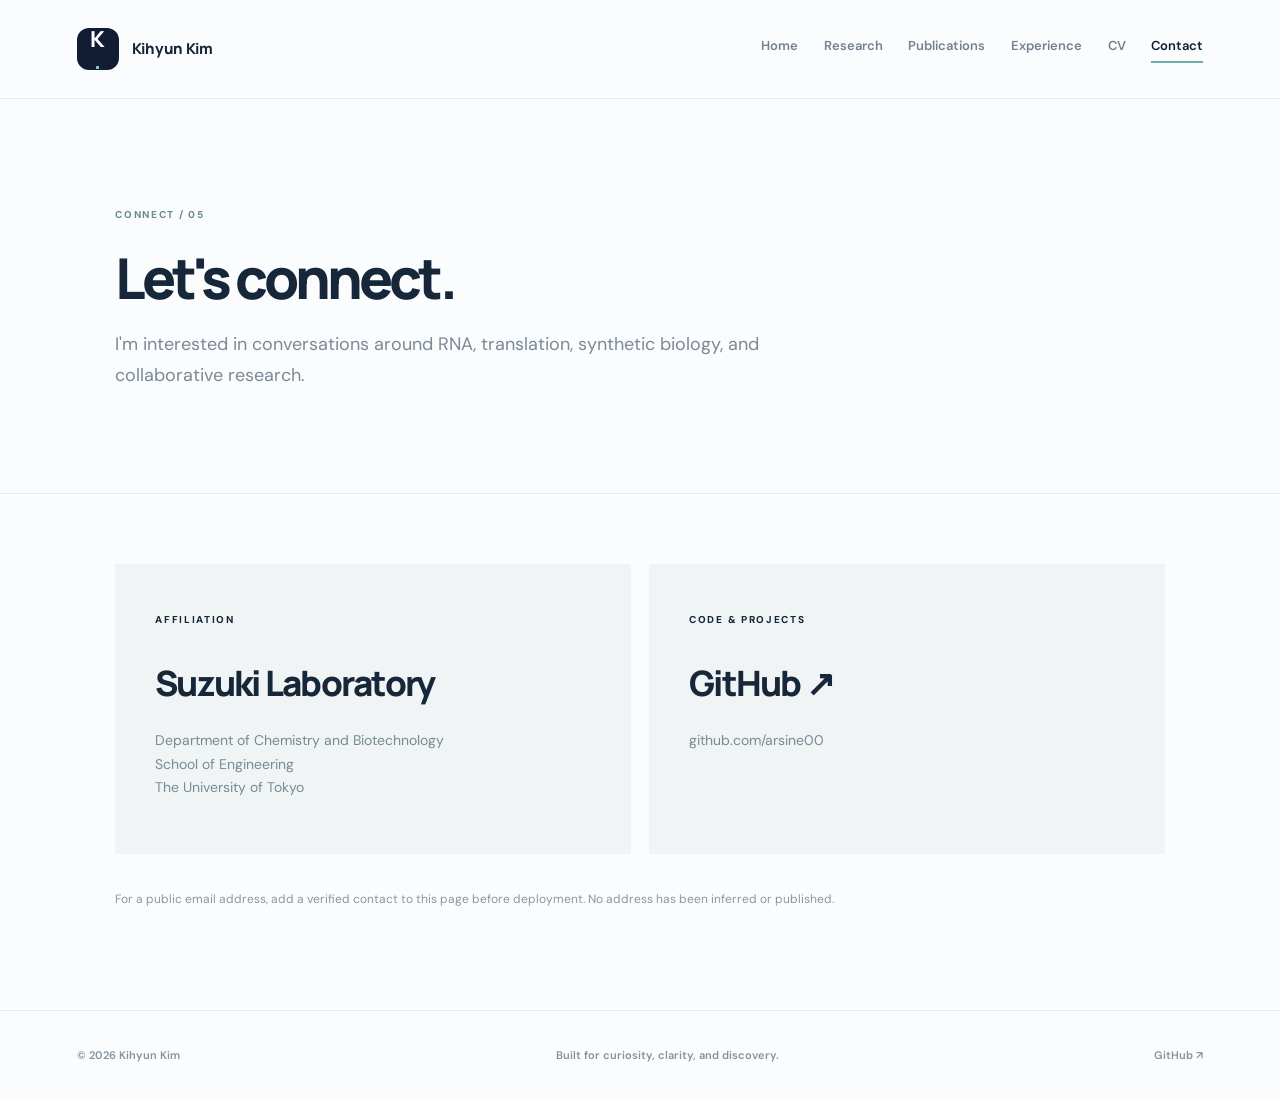
==== contact.html @ f22b2e04 "Add files via upload" ====
<!doctype html>
<html lang="en"><head><meta charset="utf-8"><meta name="viewport" content="width=device-width,initial-scale=1"><meta name="theme-color" content="#101d32"><meta name="description" content="Connect with Kihyun Kim, Suzuki Laboratory, University of Tokyo."><title>Contact · Kihyun Kim</title><link rel="stylesheet" href="assets/style.css"><link rel="icon" href="assets/favicon.svg" type="image/svg+xml"></head>
<body><div class="site-shell"><header class="site-header"><a class="wordmark" href="index.html" aria-label="Kihyun Kim — Home"><span class="wordmark-symbol">K<span class="dot">.</span></span><span>Kihyun Kim</span></a><button class="menu-toggle" aria-label="Toggle navigation" aria-controls="primary-nav" aria-expanded="false"><span></span><span></span></button><nav id="primary-nav" class="site-nav" aria-label="Main navigation"><a href="index.html" class="" >Home</a><a href="research.html" class="" >Research</a><a href="publications.html" class="" >Publications</a><a href="experience.html" class="" >Experience</a><a href="cv.html" class="" >CV</a><a href="contact.html" class="active" aria-current="page">Contact</a></nav></header><main id="main"><section class="page-heading"><span class="section-kicker">CONNECT / 05</span><h1>Let's connect.</h1><p>I'm interested in conversations around RNA, translation, synthetic biology, and collaborative research.</p></section><section class="contact-grid"><div class="contact-panel"><span class="contact-label">AFFILIATION</span><h2>Suzuki Laboratory</h2><p>Department of Chemistry and Biotechnology<br>School of Engineering<br>The University of Tokyo</p></div><a class="contact-panel contact-link" href="https://github.com/arsine00" target="_blank" rel="noopener noreferrer"><span class="contact-label">CODE & PROJECTS</span><h2>GitHub <span>↗</span></h2><p>github.com/arsine00</p></a></section><p class="contact-note">For a public email address, add a verified contact to this page before deployment. No address has been inferred or published.</p></main><footer class="site-footer"><span>© <span id="year">2026</span> Kihyun Kim</span><span>Built for curiosity, clarity, and discovery.</span><a href="https://github.com/arsine00" target="_blank" rel="noopener noreferrer">GitHub ↗</a></footer></div><script src="assets/site.js"></script></body></html>
---- assets/style.css ----
@import url('https://fonts.googleapis.com/css2?family=DM+Sans:wght@400;500;600;700&family=Manrope:wght@400;500;600;700;800&display=swap');:root{--ink:#17273a;--navy:#101d32;--muted:#677586;--line:#e3e9ee;--paper:#fbfcfd;--soft:#eff4f6;--accent:#80cabb}*{box-sizing:border-box}html{scroll-behavior:smooth}body{margin:0;background:var(--paper);color:var(--ink);font-family:'DM Sans',Arial,sans-serif;line-height:1.7;-webkit-font-smoothing:antialiased}a{color:inherit;text-decoration:none}button{font:inherit}.site-shell{max-width:1600px;margin:auto}.site-header{display:flex;align-items:center;justify-content:space-between;padding:28px clamp(24px,6vw,100px);border-bottom:1px solid var(--line);gap:30px}.wordmark{display:flex;align-items:center;gap:13px;font-family:Manrope,sans-serif;font-size:15px;font-weight:800;letter-spacing:-.02em}.wordmark-symbol{display:grid;place-items:center;font-size:22px;color:#fff;background:var(--navy);width:42px;height:42px;border-radius:12px;line-height:1}.dot{color:var(--accent)}.site-nav{display:flex;gap:clamp(14px,2vw,34px)}.site-nav a{font-size:13px;font-weight:600;color:#758193;transition:color .2s}.site-nav a:hover,.site-nav a.active{color:var(--navy)}.site-nav a.active:after{content:'';display:block;height:2px;background:#6caeaa;margin-top:4px}.menu-toggle{display:none}main{min-height:70vh}.hero{display:grid;grid-template-columns:1.1fr .9fr;min-height:650px;padding:55px clamp(24px,6vw,100px) 70px;gap:65px;align-items:center}.eyebrow,.section-kicker,.visual-topline,.visual-bottomline,.research-marker,.timeline-type,.topic-number,.topic-tag,.contact-label{font-size:10px;font-weight:800;letter-spacing:.17em}.eyebrow{color:#687b89;display:flex;align-items:center;gap:12px}.status-dot{width:8px;height:8px;border-radius:50%;background:#5cae9c;box-shadow:0 0 0 4px #e4f2ec}.hero h1,.page-heading h1{font:800 clamp(45px,4.4vw,76px)/1.15 Manrope,sans-serif;letter-spacing:-.065em;margin:32px 0 30px}.hero h1 em{font-style:normal;color:#5e968e}.lede{font-size:17px;color:#667788;max-width:590px;line-height:1.9}.lede strong{color:var(--ink)}.hero-actions{display:flex;align-items:center;gap:30px;margin-top:38px}.btn{font-size:13px;font-weight:700}.btn.primary{display:inline-flex;align-items:center;gap:26px;background:var(--navy);color:#fff;padding:16px 22px;border-radius:5px;transition:transform .2s,background .2s}.btn.primary:hover{background:#273d59;transform:translateY(-2px)}.btn.text-btn,.inline-link{font-size:13px;font-weight:700;border-bottom:1px solid #9aaeb5;padding-bottom:6px}.hero-visual{min-height:520px;background:#101d32;border-radius:5px;position:relative;overflow:hidden;display:flex;flex-direction:column;justify-content:space-between;padding:25px;color:#b5c7d2;box-shadow:24px 24px 0 #eaf0f2}.hero-visual:before{content:'';position:absolute;inset:0;background:radial-gradient(circle at 50% 47%,#274c58 0,transparent 53%),linear-gradient(150deg,transparent 40%,#192b42);opacity:.6}.visual-topline,.visual-bottomline{display:flex;justify-content:space-between;position:relative;z-index:1;font-size:9px}.rna-art{position:absolute;inset:4% 0;display:flex;justify-content:center;align-items:center;opacity:.95}.rna-art svg{height:90%;width:90%}.home-section{padding:95px clamp(24px,6vw,100px);background:#f0f4f5}.section-intro{display:flex;justify-content:space-between;align-items:start;gap:30px;margin-bottom:35px}.section-intro h2{font:800 clamp(28px,3vw,42px)/1.3 Manrope,sans-serif;letter-spacing:-.045em;max-width:650px;margin:0}.muted{color:#8b9ba7}.section-kicker{color:#6a8c93;white-space:nowrap}.topic-grid{display:grid;grid-template-columns:repeat(3,1fr);gap:17px}.topic-card{background:#fff;border:1px solid #e0e7eb;min-height:280px;padding:28px;display:flex;flex-direction:column;transition:transform .2s,box-shadow .2s}.topic-card:hover{transform:translateY(-4px);box-shadow:0 15px 25px #1020300c}.topic-number{color:#73999e}.topic-icon{align-self:end;margin-top:-26px;font-size:20px}.topic-card h3{font:800 23px/1.3 Manrope,sans-serif;letter-spacing:-.04em;margin:43px 0 10px}.topic-card p{font-size:14px;color:#74818e;margin:0 0 34px;line-height:1.8}.topic-tag{color:#69978f;margin-top:auto;font-size:9px}.statement{padding:105px clamp(24px,10vw,170px);border-bottom:1px solid var(--line)}.statement p{font:700 clamp(26px,3.2vw,46px)/1.45 Manrope,sans-serif;letter-spacing:-.045em;max-width:970px}.statement p em{font-style:normal;color:#6d9f9b}.page-heading{padding:100px clamp(24px,9vw,145px) 85px;border-bottom:1px solid var(--line)}.page-heading h1{margin:20px 0 15px}.page-heading p{font-size:18px;max-width:680px;color:#7a8996}.research-block{padding:75px clamp(24px,9vw,145px);display:grid;grid-template-columns:1fr 2.2fr;gap:60px;border-bottom:1px solid var(--line)}.research-marker{color:#558e91}.research-marker span{display:block;font-size:9px;color:#9aa9b3;margin-top:12px}.research-block h2,.timeline-row h2,.contact-panel h2{font:800 clamp(24px,3vw,35px)/1.3 Manrope,sans-serif;letter-spacing:-.05em;margin:0 0 22px}.research-block .large{font-size:19px;font-weight:600;line-height:1.65;color:#3d5364}.research-block p{max-width:750px;color:#7a8795}.pill-group{display:flex;flex-wrap:wrap;gap:9px;margin-top:26px}.pill-group span{font-size:11px;font-weight:700;padding:7px 13px;background:#ebf1f2;color:#527d7d;border-radius:30px}.empty-state{padding:110px 24px 150px;text-align:center;max-width:580px;margin:auto}.empty-mark{font-size:45px;color:#77b8ad}.empty-state h2{font:800 33px Manrope,sans-serif;letter-spacing:-.05em}.empty-state p{color:#7c8a98;margin-bottom:30px}.timeline{padding:15px clamp(24px,9vw,145px) 100px}.timeline-row{display:grid;grid-template-columns:1fr 2.2fr;gap:60px;padding:58px 0;border-bottom:1px solid var(--line)}.timeline-date{font-size:14px;color:#82929c;font-weight:700}.timeline-type{color:#73a09b;margin-bottom:15px}.timeline-row h2{margin-bottom:7px}.timeline-subtitle{font-weight:700;color:#334d5f}.timeline-row p:not(.timeline-subtitle){color:#7d8b96}.cv-layout{display:grid;grid-template-columns:1fr 2fr;gap:80px;padding:80px clamp(24px,9vw,145px) 120px}.cv-aside h2{font:800 27px Manrope,sans-serif}.cv-aside p{color:#7a8b98}.cv-main{border-top:1px solid var(--line)}.cv-group{padding:32px 0;border-bottom:1px solid var(--line)}.cv-group h3{font:800 20px Manrope,sans-serif;margin:0 0 20px}.cv-group p,.cv-entry span{color:#798794}.cv-entry{display:flex;flex-direction:column;gap:2px;margin-bottom:20px}.cv-entry strong{font-weight:700}.cv-group code{font-size:12px;background:#eef2f4;padding:4px;border-radius:3px;overflow-wrap:anywhere}.contact-grid{display:grid;grid-template-columns:1fr 1fr;gap:18px;padding:70px clamp(24px,9vw,145px) 25px}.contact-panel{background:#f0f4f5;padding:40px;min-height:260px}.contact-panel h2{margin-top:30px}.contact-panel p{font-size:14px;color:#788a95}.contact-link{transition:background .2s}.contact-link:hover{background:#e5eeee}.contact-note{margin:10px clamp(24px,9vw,145px) 100px;color:#8b96a0;font-size:12px}.site-footer{border-top:1px solid var(--line);padding:35px clamp(24px,6vw,100px);display:flex;justify-content:space-between;gap:20px;font-size:11px;font-weight:600;color:#83929d}.site-footer a:hover{color:#2d7881}a:focus-visible,button:focus-visible{outline:3px solid #4c9699;outline-offset:5px}@media(max-width:950px){.site-header{padding:22px 24px}.hero{grid-template-columns:1fr;gap:40px;padding:70px 24px}.hero-visual{min-height:420px;box-shadow:12px 12px 0 #eaf0f2}.section-intro{display:block}.section-intro h2{margin-top:18px}.topic-grid{grid-template-columns:1fr}.topic-card{min-height:230px}.research-block,.timeline-row{grid-template-columns:1fr;gap:22px}.cv-layout{grid-template-columns:1fr;gap:35px}.contact-grid{grid-template-columns:1fr}}@media(max-width:700px){.menu-toggle{width:42px;height:42px;border:1px solid var(--line);background:#fff;display:flex;flex-direction:column;justify-content:center;align-items:center;gap:6px;border-radius:4px}.menu-toggle span{height:2px;width:18px;background:var(--navy)}.site-nav{display:none;position:absolute;z-index:5;top:88px;left:0;right:0;background:var(--paper);padding:20px 24px 27px;box-shadow:0 14px 20px #101d3214;flex-direction:column;gap:20px}.site-nav.open{display:flex}.site-nav a.active:after{display:none}.hero h1{font-size:43px}.hero-visual{min-height:350px}.hero-actions{gap:18px;flex-wrap:wrap}.page-heading{padding-top:70px;padding-bottom:60px}.page-heading h1{font-size:46px}.statement{padding:70px 24px}.site-footer{flex-wrap:wrap}.site-footer span:nth-child(2){display:none}}@media(prefers-reduced-motion:reduce){html{scroll-behavior:auto}*,*:before,*:after{transition:none!important}}
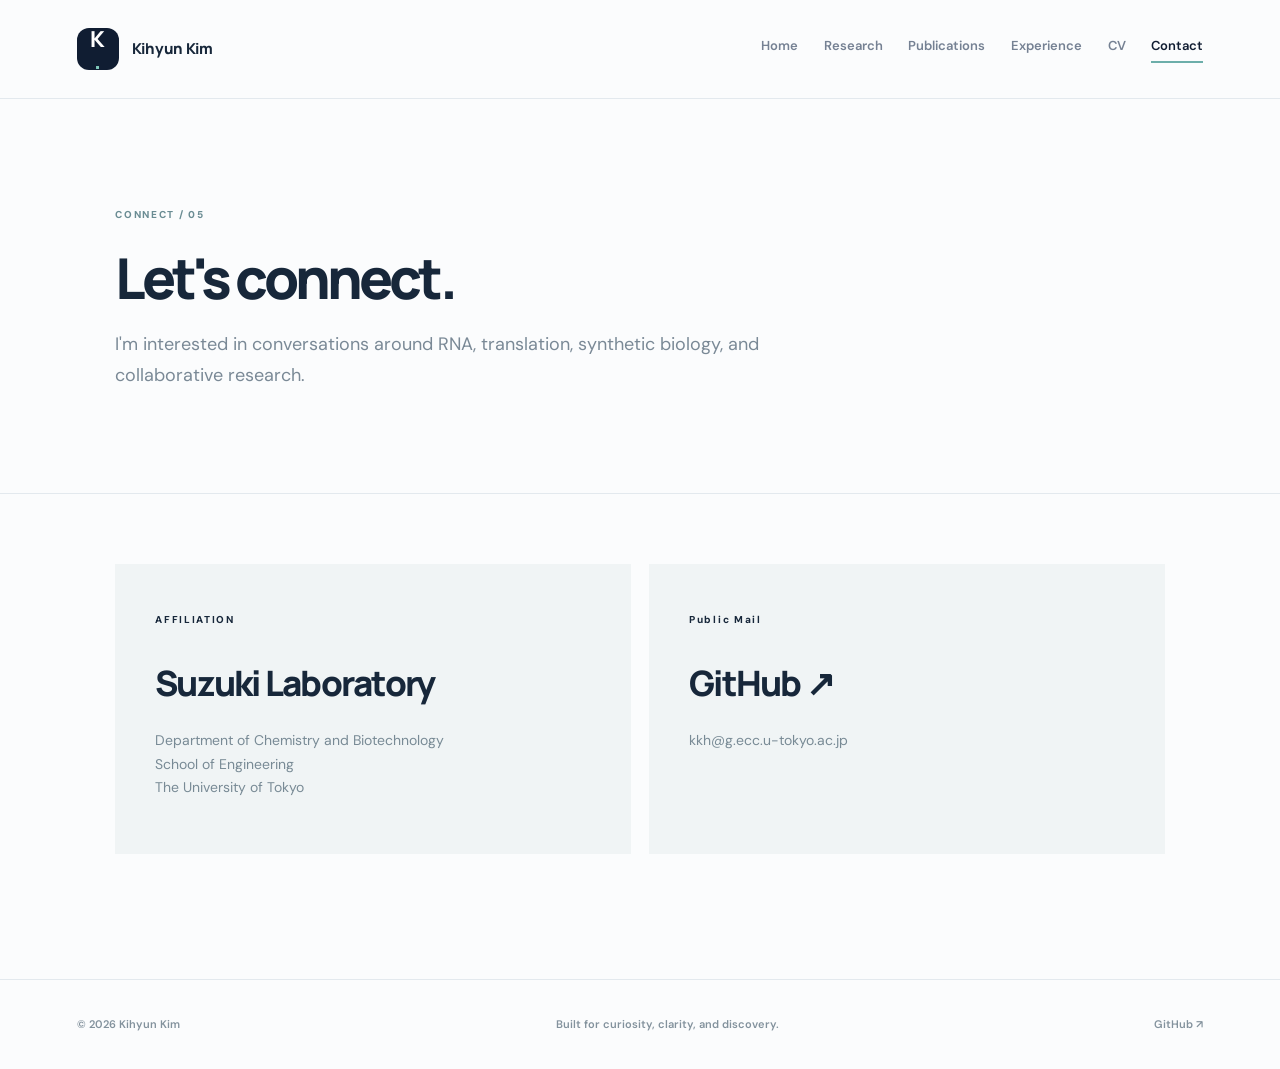
==== commit 04d1e2e7: "Update contact.html" ====
--- a/contact.html
+++ b/contact.html
@@ -1,3 +1,3 @@
 <!doctype html>
 <html lang="en"><head><meta charset="utf-8"><meta name="viewport" content="width=device-width,initial-scale=1"><meta name="theme-color" content="#101d32"><meta name="description" content="Connect with Kihyun Kim, Suzuki Laboratory, University of Tokyo."><title>Contact · Kihyun Kim</title><link rel="stylesheet" href="assets/style.css"><link rel="icon" href="assets/favicon.svg" type="image/svg+xml"></head>
-<body><div class="site-shell"><header class="site-header"><a class="wordmark" href="index.html" aria-label="Kihyun Kim — Home"><span class="wordmark-symbol">K<span class="dot">.</span></span><span>Kihyun Kim</span></a><button class="menu-toggle" aria-label="Toggle navigation" aria-controls="primary-nav" aria-expanded="false"><span></span><span></span></button><nav id="primary-nav" class="site-nav" aria-label="Main navigation"><a href="index.html" class="" >Home</a><a href="research.html" class="" >Research</a><a href="publications.html" class="" >Publications</a><a href="experience.html" class="" >Experience</a><a href="cv.html" class="" >CV</a><a href="contact.html" class="active" aria-current="page">Contact</a></nav></header><main id="main"><section class="page-heading"><span class="section-kicker">CONNECT / 05</span><h1>Let's connect.</h1><p>I'm interested in conversations around RNA, translation, synthetic biology, and collaborative research.</p></section><section class="contact-grid"><div class="contact-panel"><span class="contact-label">AFFILIATION</span><h2>Suzuki Laboratory</h2><p>Department of Chemistry and Biotechnology<br>School of Engineering<br>The University of Tokyo</p></div><a class="contact-panel contact-link" href="https://github.com/arsine00" target="_blank" rel="noopener noreferrer"><span class="contact-label">CODE & PROJECTS</span><h2>GitHub <span>↗</span></h2><p>github.com/arsine00</p></a></section><p class="contact-note">For a public email address, add a verified contact to this page before deployment. No address has been inferred or published.</p></main><footer class="site-footer"><span>© <span id="year">2026</span> Kihyun Kim</span><span>Built for curiosity, clarity, and discovery.</span><a href="https://github.com/arsine00" target="_blank" rel="noopener noreferrer">GitHub ↗</a></footer></div><script src="assets/site.js"></script></body></html>+<body><div class="site-shell"><header class="site-header"><a class="wordmark" href="index.html" aria-label="Kihyun Kim — Home"><span class="wordmark-symbol">K<span class="dot">.</span></span><span>Kihyun Kim</span></a><button class="menu-toggle" aria-label="Toggle navigation" aria-controls="primary-nav" aria-expanded="false"><span></span><span></span></button><nav id="primary-nav" class="site-nav" aria-label="Main navigation"><a href="index.html" class="" >Home</a><a href="research.html" class="" >Research</a><a href="publications.html" class="" >Publications</a><a href="experience.html" class="" >Experience</a><a href="cv.html" class="" >CV</a><a href="contact.html" class="active" aria-current="page">Contact</a></nav></header><main id="main"><section class="page-heading"><span class="section-kicker">CONNECT / 05</span><h1>Let's connect.</h1><p>I'm interested in conversations around RNA, translation, synthetic biology, and collaborative research.</p></section><section class="contact-grid"><div class="contact-panel"><span class="contact-label">AFFILIATION</span><h2>Suzuki Laboratory</h2><p>Department of Chemistry and Biotechnology<br>School of Engineering<br>The University of Tokyo</p></div><a class="contact-panel contact-link" href="https://github.com/arsine00" target="_blank" rel="noopener noreferrer"><span class="contact-label">Public Mail</span><h2>GitHub <span>↗</span></h2><p>kkh@g.ecc.u-tokyo.ac.jp</p></a></section><p class="contact-note"></p></main><footer class="site-footer"><span>© <span id="year">2026</span> Kihyun Kim</span><span>Built for curiosity, clarity, and discovery.</span><a href="https://github.com/arsine00" target="_blank" rel="noopener noreferrer">GitHub ↗</a></footer></div><script src="assets/site.js"></script></body></html>
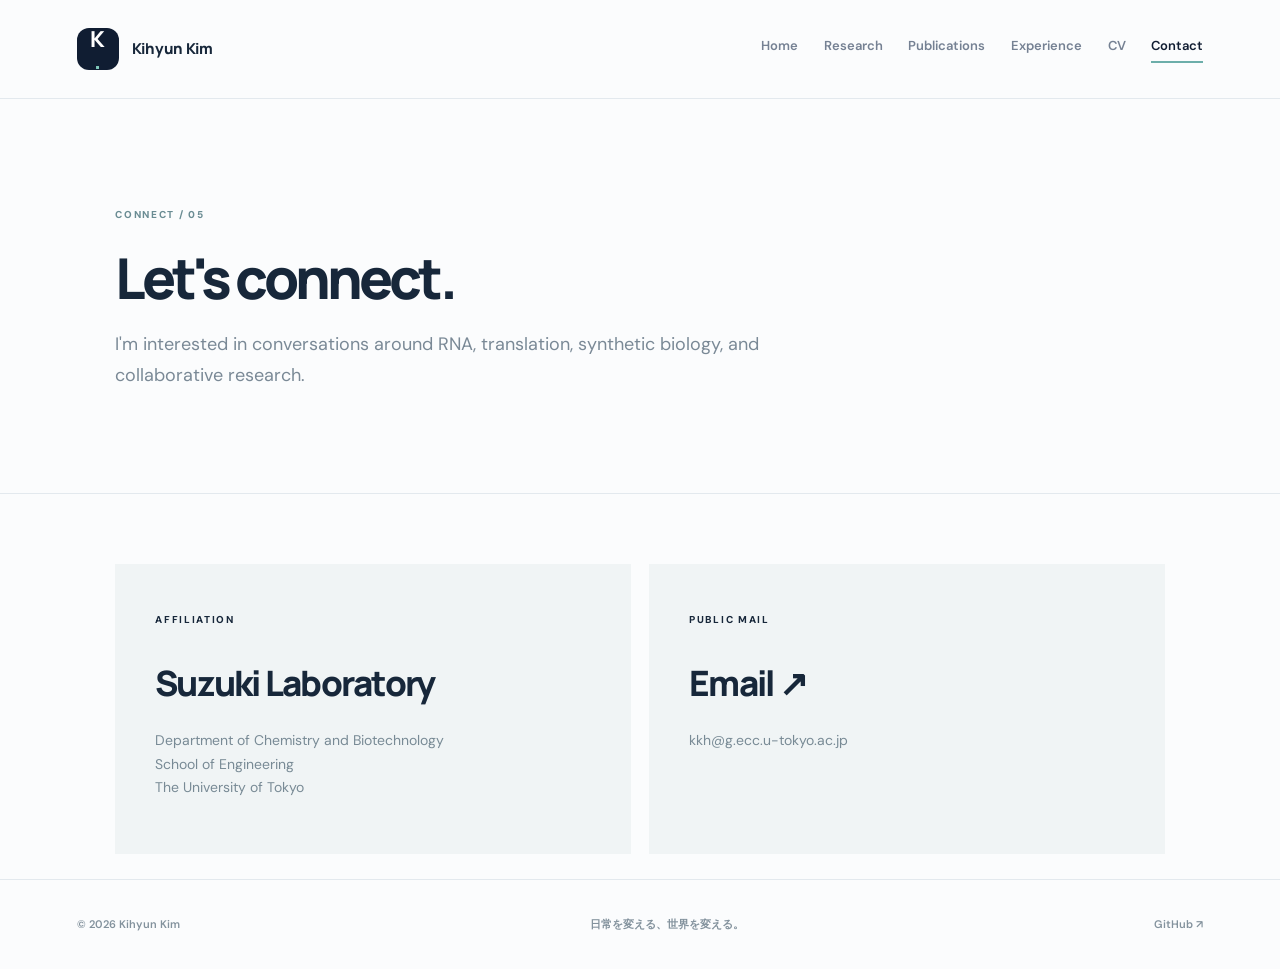
==== commit 9b39d069: "Update contact.html" ====
--- a/contact.html
+++ b/contact.html
@@ -1,3 +1,83 @@
+
 <!doctype html>
-<html lang="en"><head><meta charset="utf-8"><meta name="viewport" content="width=device-width,initial-scale=1"><meta name="theme-color" content="#101d32"><meta name="description" content="Connect with Kihyun Kim, Suzuki Laboratory, University of Tokyo."><title>Contact · Kihyun Kim</title><link rel="stylesheet" href="assets/style.css"><link rel="icon" href="assets/favicon.svg" type="image/svg+xml"></head>
-<body><div class="site-shell"><header class="site-header"><a class="wordmark" href="index.html" aria-label="Kihyun Kim — Home"><span class="wordmark-symbol">K<span class="dot">.</span></span><span>Kihyun Kim</span></a><button class="menu-toggle" aria-label="Toggle navigation" aria-controls="primary-nav" aria-expanded="false"><span></span><span></span></button><nav id="primary-nav" class="site-nav" aria-label="Main navigation"><a href="index.html" class="" >Home</a><a href="research.html" class="" >Research</a><a href="publications.html" class="" >Publications</a><a href="experience.html" class="" >Experience</a><a href="cv.html" class="" >CV</a><a href="contact.html" class="active" aria-current="page">Contact</a></nav></header><main id="main"><section class="page-heading"><span class="section-kicker">CONNECT / 05</span><h1>Let's connect.</h1><p>I'm interested in conversations around RNA, translation, synthetic biology, and collaborative research.</p></section><section class="contact-grid"><div class="contact-panel"><span class="contact-label">AFFILIATION</span><h2>Suzuki Laboratory</h2><p>Department of Chemistry and Biotechnology<br>School of Engineering<br>The University of Tokyo</p></div><a class="contact-panel contact-link" href="https://github.com/arsine00" target="_blank" rel="noopener noreferrer"><span class="contact-label">Public Mail</span><h2>GitHub <span>↗</span></h2><p>kkh@g.ecc.u-tokyo.ac.jp</p></a></section><p class="contact-note"></p></main><footer class="site-footer"><span>© <span id="year">2026</span> Kihyun Kim</span><span>Built for curiosity, clarity, and discovery.</span><a href="https://github.com/arsine00" target="_blank" rel="noopener noreferrer">GitHub ↗</a></footer></div><script src="assets/site.js"></script></body></html>
+<html lang="en">
+<head>
+  <meta charset="utf-8">
+  <meta name="viewport" content="width=device-width, initial-scale=1">
+  <meta name="theme-color" content="#101d32">
+  <meta name="description" content="Connect with Kihyun Kim, Suzuki Laboratory, University of Tokyo.">
+  <title>Contact · Kihyun Kim</title>
+  <link rel="stylesheet" href="assets/style.css">
+  <link rel="icon" href="assets/favicon.svg" type="image/svg+xml">
+</head>
+
+<body>
+  <div class="site-shell">
+    <header class="site-header">
+      <a class="wordmark" href="index.html" aria-label="Kihyun Kim — Home">
+        <span class="wordmark-symbol">K<span class="dot">.</span></span>
+        <span>Kihyun Kim</span>
+      </a>
+
+      <button class="menu-toggle" aria-label="Toggle navigation"
+              aria-controls="primary-nav" aria-expanded="false">
+        <span></span>
+        <span></span>
+      </button>
+
+      <nav id="primary-nav" class="site-nav" aria-label="Main navigation">
+        <a href="index.html">Home</a>
+        <a href="research.html">Research</a>
+        <a href="publications.html">Publications</a>
+        <a href="experience.html">Experience</a>
+        <a href="cv.html">CV</a>
+        <a href="contact.html" class="active" aria-current="page">Contact</a>
+      </nav>
+    </header>
+
+    <main id="main">
+      <section class="page-heading">
+        <span class="section-kicker">CONNECT / 05</span>
+        <h1>Let's connect.</h1>
+        <p>
+          I'm interested in conversations around RNA, translation,
+          synthetic biology, and collaborative research.
+        </p>
+      </section>
+
+      <section class="contact-grid">
+
+        <!-- Affiliation: unchanged -->
+        <div class="contact-panel">
+          <span class="contact-label">AFFILIATION</span>
+          <h2>Suzuki Laboratory</h2>
+          <p>
+            Department of Chemistry and Biotechnology<br>
+            School of Engineering<br>
+            The University of Tokyo
+          </p>
+        </div>
+
+        <!-- Public Mail -->
+        <a class="contact-panel contact-link"
+           href="mailto:kkh@g.ecc.u-tokyo.ac.jp">
+          <span class="contact-label">PUBLIC MAIL</span>
+          <h2>Email <span>↗</span></h2>
+          <p>kkh@g.ecc.u-tokyo.ac.jp</p>
+        </a>
+
+      </section>
+    </main>
+
+    <footer class="site-footer">
+      <span>© <span id="year">2026</span> Kihyun Kim</span>
+      <span>日常を変える、世界を変える。</span>
+      <a href="https://github.com/arsine00"
+         target="_blank"
+         rel="noopener noreferrer">GitHub ↗</a>
+    </footer>
+  </div>
+
+  <script src="assets/site.js"></script>
+</body>
+</html>
